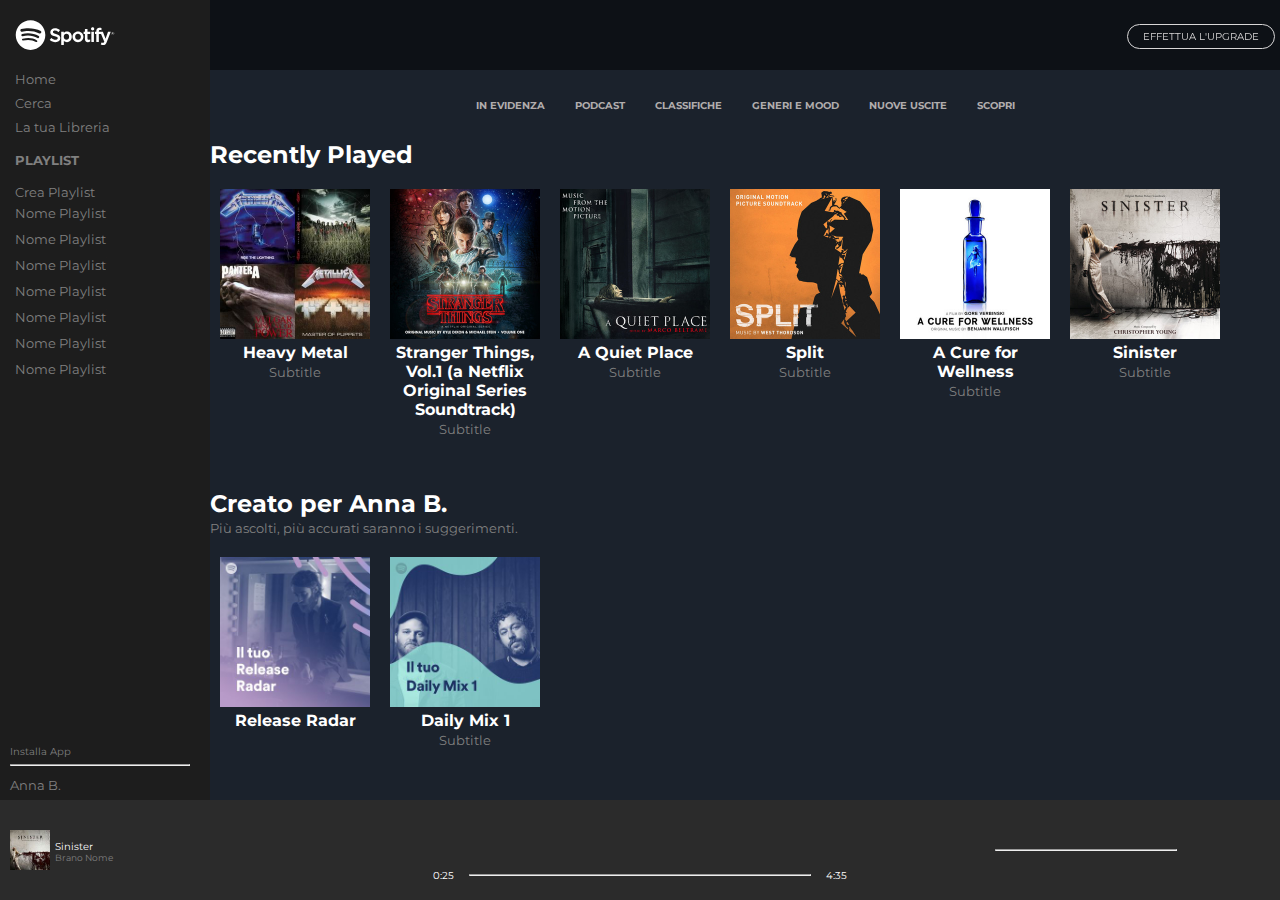
==== index-new.html @ 7994a366 "Modifiche" ====
<!DOCTYPE html>
<html lang="en">

<head>
    <meta charset="UTF-8">
    <meta http-equiv="X-UA-Compatible" content="IE=edge">
    <meta name="viewport" content="width=device-width, initial-scale=1.0">
    <title>Spotify</title>
    <link rel="stylesheet" href="css/style-new.css">
    <link href="https://fonts.googleapis.com/css2?family=Montserrat:wght@400;800&display=swap" rel="stylesheet">
    <link rel="stylesheet" href="https://cdnjs.cloudflare.com/ajax/libs/font-awesome/6.0.0-beta2/css/all.min.css"
        integrity="sha512-YWzhKL2whUzgiheMoBFwW8CKV4qpHQAEuvilg9FAn5VJUDwKZZxkJNuGM4XkWuk94WCrrwslk8yWNGmY1EduTA=="
        crossorigin="anonymous" referrerpolicy="no-referrer" />
</head>

<body>

    <main class="clearfix">
        <!--COL-SX-->
        <div class="col-sx left">




            <!--NAV-TOP-->
            <div class="nav-top">

                <!--LOGO-->
                <div class="logo-small">
                    <img src="img/logo-small.svg" alt="Logo-small Spotify">
                </div>

                <div class="logo">
                    <img src="img/logo.svg" alt="Logo Spotify">
                </div>
                <!--///LOGO-->


                <!--ICONE-->
                <div class="nav-icone">

                    <div>
                        <i class="fas fa-home"></i>

                        <span class="nav-text"> Home </span>
                    </div>

                    <div>
                        <i class="fas fa-search"></i>

                        <span class="nav-text"> Cerca </span>
                    </div>

                    <div>
                        <i class="fas fa-headphones-alt"></i>

                        <span class="nav-text"> La tua Libreria </span>
                    </div>

                </div>
                <!--///ICONE-->


                <!--PLAYLIST-->
                <div class="nav-playlist">

                    <div>
                        <h4>PLAYLIST</h4>
                    </div>

                    <div class="plus">
                        <i class="fas fa-plus-square"></i>
                        Crea Playlist
                    </div>

                    <div>
                        <ul class="no-bullets">
                            <li>Nome Playlist</li>
                            <li>Nome Playlist</li>
                            <li>Nome Playlist</li>
                            <li>Nome Playlist</li>
                            <li>Nome Playlist</li>
                            <li>Nome Playlist</li>
                            <li>Nome Playlist</li>
                        </ul>
                    </div>

                </div>
                <!--///PLAYLIST-->


            </div>
            <!--///NAV-TOP-->



            <!--NAV-BOTTOM-->
            <div class="nav-bottom">

                <div>
                    <i class="fas fa-arrow-circle-down"></i>

                    <span class="nav-textsmall"> Installa App </span>
                </div>

                <hr class="nav-hr">

                <div>
                    <i class="fas fa-user-circle"></i>

                    <span class="nav-text"> Anna B. </span>
                </div>

            </div>
            <!--///NAV-BOTTOM-->


        </div>
        <!--///COL-SX-->






        <!--COL-DX-->
        <div class="col-dx left">

            <!--UPGRADE-->
            <div class="upgrade">
                <span class="text-upgrade"> effettua l'upgrade </span>
            </div>
            <!--///UPGRADE-->




            <!--SPOTIFY HOME-->

            <!--Nav-->
            <nav>

                <span>in evidenza</span>
                <span>podcast</span>
                <span>classifiche</span>
                <span>generi e mood</span>
                <span>nuove uscite</span>
                <span>scopri</span>

            </nav>
            <!--///Nav-->



            <!--Main Content-->


            <div class="content">

                <div class="recently">
                    <h2>Recently Played</h2>

                    <div class="row">

                        <div class="box">

                            <img src="img/metal_lifting.jpg" alt="Heavy Metal">

                            <span class="title">Heavy Metal</span>
                            <br>
                            <span class="sub">Subtitle</span>

                        </div>




                        <div class="box">

                            <img src="img/stranger.jpeg" alt="Stranger Things">

                            <span class="title">Stranger Things, Vol.1 (a Netflix Original Series Soundtrack)</span>
                            <br>
                            <span class="sub">Subtitle</span>

                        </div>


                        <div class="box">

                            <img src="img/aquietplace.jpeg" alt="Quiet Place">

                            <span class="title">A Quiet Place</span>
                            <br>
                            <span class="sub">Subtitle</span>

                        </div>


                        <div class="box">

                            <img src="img/split.jpeg" alt="Split">

                            <div class="boxtext">
                                <span class="title">Split</span>
                                <br>
                                <span class="sub">Subtitle</span>
                            </div>

                        </div>


                        <div class="box">

                            <img src="img/cure.jpeg" alt="Wellness">

                            <span class="title">A Cure for Wellness</span>
                            <br>
                            <span class="sub">Subtitle</span>

                        </div>



                        <div class="box">

                            <img src="img/sinister.jpeg" alt="Sinister">

                            <span class="title">Sinister</span>
                            <br>
                            <span class="sub">Subtitle</span>

                        </div>

                    </div>

                </div>





                <div class="recently">
                    <h2>Creato per Anna B.</h2>

                    <span class="sub">Più ascolti, più accurati saranno i suggerimenti.</span>

                    <div class="row">

                        <div class="box ">

                            <img src="img/radar.jpeg" alt="Release Radar">

                            <span class="title">Release Radar</span>


                        </div>


                        <div class="box ">

                            <img src="img/mixdaily.jpeg" alt="Daily Mix 1">

                            <span class="title">Daily Mix 1</span>
                            <br>
                            <span class="sub">Subtitle</span>

                        </div>


                    </div>

                </div>







            </div>
            <!--///Main Content-->




            <!--FINE SPOTIFY HOME-->



        </div>
        <!--///COL-DX-->

    </main>




    <!--FOOTER-->
    <footer>

        <div class="fsx">

            <div class="f-album">
                <div class="sinister">
                    <img src="img/sinister2.jpeg" alt="Sinister">
                </div>

                <div class="textftrsx">
                    <span class="artist">Sinister</span>
                    <br>
                    <span class="song">Brano Nome</span>
                </div>
            </div>




            <div class="icons">

                <i class="far fa-heart"></i>

                <i class="far fa-folder"></i>


            </div>

        </div>





        <div class="fcntr">

            <div class="fcolumnup">

                <i class="fas fa-random"></i>

                <i class="fas fa-step-backward"></i>

                <i class="far fa-play-circle"></i>

                <i class="fas fa-step-forward"></i>

                <i class="fas fa-history"></i>



            </div>





            <div class="fcolumndown">

                <div class="time">
                    0:25
                </div>

                <div class="timeline">
                    <hr>
                </div>

                <div class="time">
                    4:35
                </div>


            </div>



        </div>





        <div class="fdx">

            <i class="fas fa-align-justify"></i>

            <i class="fas fa-desktop"></i>

            <i class="fas fa-volume-up"></i>

            <div class="volume">
                <hr>
            </div>

        </div>

    </footer>
    <!--///FOOTER-->

</body>

</html>
---- css/style-new.css ----
* {
    margin: 0;
    padding: 0;
    box-sizing: border-box;
}

body {
    font-family: 'Montserrat', sans-serif;
}

.clearfix:after {
    content: "";
    display: table;
    clear: both;
}

.left {
    float: left;
}

.right {
    float: right;
}



main {
    height: calc(100vh - 100px);
    width: 100%;
}





/*---COL-SX---*/
.col-sx {
    height: 100%;
    width: 50px;
    min-height: 480px;
    background-color: rgb(29, 29, 29);
}



/*NAV-TOP*/
.nav-top {
    height: calc(100% - 130px);
    display: flex;
    flex-direction: column;
    justify-content: flex-start;
    align-items: center;
}

.logo-small img {
    width: 35px;
    color: white;
    padding-top: 20px;
    padding-bottom: 15px;
}

.logo img {
    display: none;
}

.nav-icone i {
    font-size: 20px;
    color: rgb(189, 187, 187);
    padding-top: 5px;
    padding-bottom: 5px;
}

.nav-text {
    display: none;
}

.nav-playlist {
    display: none;
}



/*NAV-BOTTOM*/
.nav-bottom {
    height: 130px;
    background-color: rgb(29, 29, 29);
    display: flex;
    flex-direction: column;
    justify-content: flex-end;
    align-items: center;
    padding-bottom: 5px;
}

.nav-bottom .fa-arrow-circle-down {
    font-size: 12px;
    color: rgb(189, 187, 187);

    padding-top: 5px;
    padding-bottom: 10px;
}

.nav-textsmall {
    display: none;
}

.nav-hr {
    display: none;
}

.nav-bottom .fa-user-circle {
    font-size: 20px;
    color: rgb(189, 187, 187);
    padding-top: 5px;
}








/*---COL-DX---*/
.col-dx {
    height: 100%;
    width: calc(100% - 50px);
    background-color: rgb(27, 34, 44);
    overflow: auto;
}


/*UPGRADE*/
.upgrade {
    height: 70px;
    width: 100%;
    background-color: rgba(0, 0, 0, 0.5);

    position: fixed;
    top: 0;
    right: 0;
    z-index: 2;
    text-align: right;
    line-height: 70px;
}

.text-upgrade {
    text-transform: uppercase;
    font-size: 10px;
    /*font-weight: bold;*/
    color: rgb(216, 215, 215);

    margin-right: 5px;

    border: 1px solid rgb(216, 215, 215);
    border-radius: 20px;
    padding: 5px 15px;

}












/*---Contenuto---*/

/*--NAV--*/

nav {
    height: 70px;
    width: 100%;

    /*background-color: rgb(123, 133, 177);*/

    background-color: rgb(27, 34, 44);

    text-transform: uppercase;

    display: flex;
    flex-wrap: wrap;
    justify-content: center;
    align-items: center;

    font-weight: bold;

    margin-top: 70px;
}

nav span {
    padding: 10px 15px;
    font-size: 10px;
    color: rgb(177, 173, 173);
}








/*--MAIN CONTENT--*/

.content

.recently {
    width: 100%;
    height: 100%;
    /*background-color: rgb(0, 38, 255);*/


    /*margin-left: 20px;*/
}

.recently h2 {
    color: white;
}

.row {

    width: 100%;
    display: flex;
    flex-wrap: wrap;

    margin-top: 20px;

    margin-bottom: 30px;

}

.box {
    height: 250px;
    width: 150px;
    /*background-color: rgb(73, 73, 72);*/
    margin-right: 10px;

    margin-bottom: 20px;

    margin-left: 10px;

    

    object-fit: cover;

    text-align: center;

}

/*.two {
    height: 280px;
    width: calc(100% / 6);
    background-color: rgb(13, 231, 86);
    margin-right: 5px;
    margin-left: 5px;

    object-fit: cover;

    display: flex;
    flex-direction: column;
    text-align: center;
}*/

.row .box img {
    width: 100%;
}






.title {
    margin-top: 10px;
    margin-bottom: 5px;
    

    color: white;
    font-weight: bold;
}

.sub {
    color: gray;
    font-size: small;
}




















/*---FOOTER---*/
footer {
    height: 100px;
    width: 100%;
    position: fixed;
    z-index: 1;
    background-color: rgb(43, 43, 43);

    display: flex;
}

/*Footer SX*/

.fsx {
    height: 100px;
    width: 25%;
    /*background-color: rgb(61, 61, 61);*/
    display: flex;
    justify-content: flex-start;
    align-items: center;

}

.f-album {
    display: flex;
    justify-content: flex-start;
    align-items: center;
    margin-right: 5px;
    margin-left: 5px;

    line-height: 0.7;

}

.sinister img {
    width: 50px;
    padding-left: 5px;
    padding-right: 5px;
}

.textftrsx {
    margin-right: 5x;
}

.artist {
    font-size: 10px;
    color: white;
}

.song {
    font-size: 9px;
    color: grey;

    
}


.icons {
    color: grey;
}




/*Footer Centro*/

.fcntr {
    height: 100px;
    width: 50%;
    /*background-color: rgb(61, 61, 61);*/
    padding-right: 10px;
    padding-left: 10px;

}

.fcolumnup {
    height: 50%;
    width: 100%;
    /*background-color: rgb(61, 61, 61);*/

    display: flex;
    justify-content: center;
    align-items: flex-end;
}

.fcolumnup i:not(.fa-play-circle) {
    color: white;
    font-size: 20px;
    padding-right: 10px;
    padding-left: 10px;
}

.fa-play-circle {
    color: white;
    font-size: 25px;

    padding-right: 15px;
    padding-left: 15px;

}





.fcolumndown {
    height: 50%;
    width: 100%;
    /*background-color: rgb(61, 61, 61);*/
    display: flex;
    justify-content: center;
    align-items: center;
}



.timeline {
    width: 60%;

}

.timeline hr {
    color: white;
    height: 1px;

    margin-right: 15px;
    margin-left: 15px;
}

.time {
    font-size: 10px;

    color: white;
}







/*Footer DX*/

.fdx {
    height: 100px;
    width: 25%;
    /*background-color: rgb(61, 61, 61);*/

    display: flex;
    justify-content: flex-start;
    align-items: center;

}

.fdx i {
    color: white;
    font-size: 13px;
    padding-right: 5px;
    padding-left: 5px;
}



.volume {
    width: 60%;
}

.volume hr {

    color: white;

    margin-left: 5px;
    margin-right: 5px;

}
























/*MEDIA QUERY*/

/*MQ S*/
@media (min-width: 480px) {
    .col-sx {
        width: 210px;
    }

    .col-dx {
        width: calc(100% - 210px);
    }

    .upgrade {
        width: calc(100% - 210px);
    }






    .nav-top {

        align-items: flex-start;

        padding-left: 15px;


    }


    .logo-small img {
        display: none;
    }

    .logo img {
        display: block;
        width: 100px;
        padding-top: 20px;
        padding-bottom: 15px;
    }




    .nav-text {
        display: inline-block;

        color: grey;
        font-size: 13px;
    }

    .nav-textsmall {
        display: inline-block;
        color: grey;
        font-size: 10px;
    }





    .nav-playlist {
        display: block;

        margin-top: 15px;
        margin-bottom: 10px;

        color: grey;
        font-size: 13px;
    }

    .nav-playlist ul.no-bullets li {
        padding-bottom: 10px;
    }

    .no-bullets {
        list-style-type: none;
        margin: 0;
        padding: 0;
    }

    .nav-playlist i {
        font-size: 30px;
        color: rgb(189, 187, 187);

        padding-top: 10px;
        padding-bottom: 10px;

    }





    .nav-bottom {

        justify-content: flex-end;
        align-items: flex-start;

        padding-left: 10px;
        padding-bottom: 5px;
    }

    .nav-hr {
        display: block;
        color: grey;
        width: 90%;
        margin-top: 5px;
        margin-bottom: 5px;

    }



    .fsx .icons {
        margin-left: 20px;
    }


    /*DEBUG*/
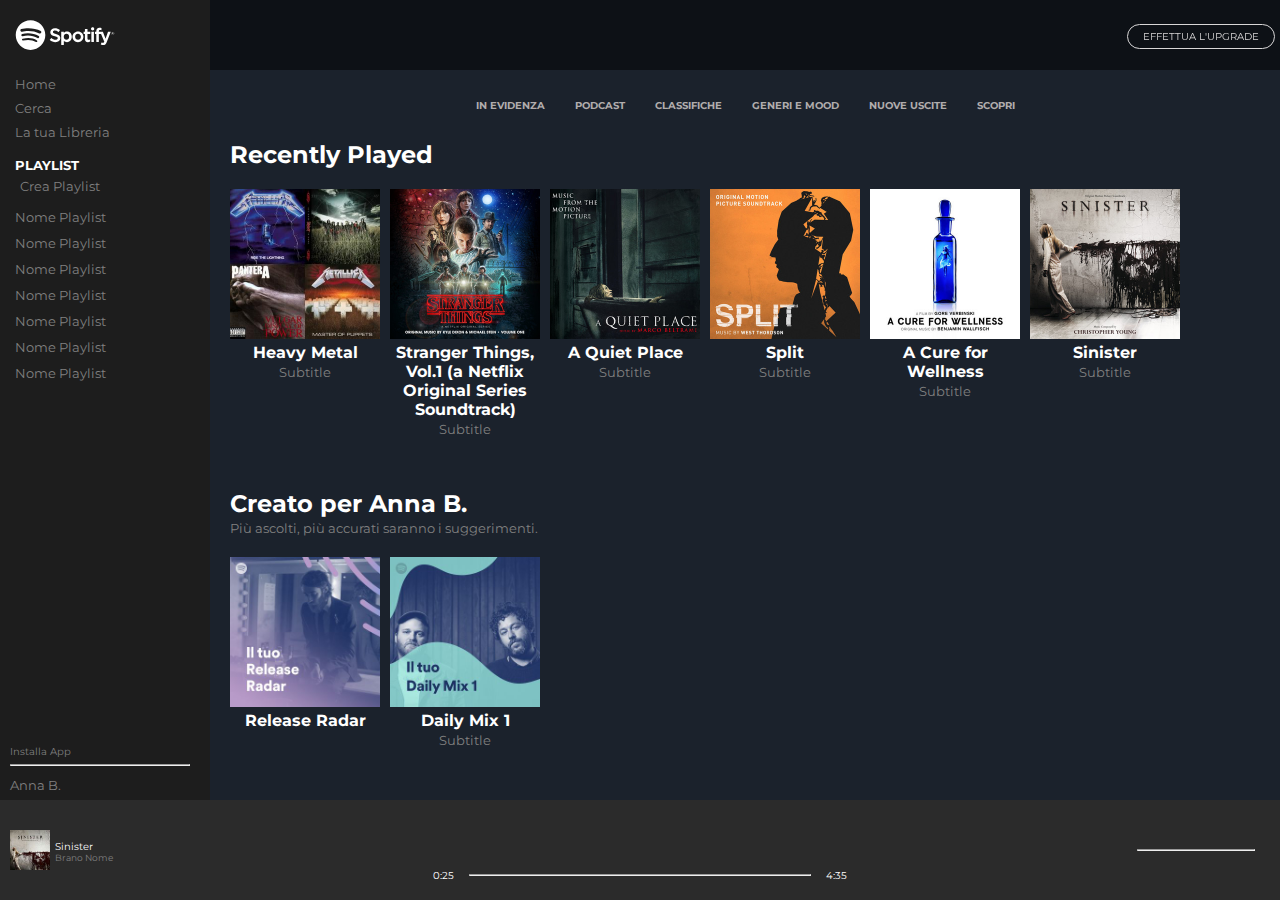
==== commit 7992fb25: "Overflow-SX" ====
--- a/index-new.html
+++ b/index-new.html
@@ -60,18 +60,25 @@
                 </div>
                 <!--///ICONE-->
 
+                <div class="playlist-up">
+                    <div>
+                        <h4>PLAYLIST</h4>
+                    </div>
+
+
+
+                    <div class="plus ">
+                        <i class="fas fa-plus-square"></i>
+                        <span>Crea Playlist</span> 
+                    </div>
+                </div>
+
+
 
                 <!--PLAYLIST-->
                 <div class="nav-playlist">
 
-                    <div>
-                        <h4>PLAYLIST</h4>
-                    </div>
-
-                    <div class="plus">
-                        <i class="fas fa-plus-square"></i>
-                        Crea Playlist
-                    </div>
+
 
                     <div>
                         <ul class="no-bullets">
--- a/css/style-new.css
+++ b/css/style-new.css
@@ -56,7 +56,7 @@
     width: 35px;
     color: white;
     padding-top: 20px;
-    padding-bottom: 15px;
+    padding-bottom: 20px;
 }
 
 .logo img {
@@ -71,6 +71,10 @@
 }
 
 .nav-text {
+    display: none;
+}
+
+.playlist-up {
     display: none;
 }
 
@@ -207,15 +211,13 @@
 
 /*--MAIN CONTENT--*/
 
-.content
-
-.recently {
+.content .recently {
     width: 100%;
     height: 100%;
     /*background-color: rgb(0, 38, 255);*/
 
 
-    /*margin-left: 20px;*/
+    margin-left: 20px;
 }
 
 .recently h2 {
@@ -242,9 +244,9 @@
 
     margin-bottom: 20px;
 
-    margin-left: 10px;
-
-    
+
+
+
 
     object-fit: cover;
 
@@ -278,7 +280,7 @@
 .title {
     margin-top: 10px;
     margin-bottom: 5px;
-    
+
 
     color: white;
     font-weight: bold;
@@ -361,7 +363,7 @@
     font-size: 9px;
     color: grey;
 
-    
+
 }
 
 
@@ -457,7 +459,7 @@
     /*background-color: rgb(61, 61, 61);*/
 
     display: flex;
-    justify-content: flex-start;
+    justify-content: flex-end;
     align-items: center;
 
 }
@@ -472,7 +474,8 @@
 
 
 .volume {
-    width: 60%;
+    width: 40%;
+    margin-right: 20px;
 }
 
 .volume hr {
@@ -546,7 +549,7 @@
         display: block;
         width: 100px;
         padding-top: 20px;
-        padding-bottom: 15px;
+        padding-bottom: 20px;
     }
 
 
@@ -567,21 +570,58 @@
 
 
 
-
+    .playlist-up {
+        display: block;
+        margin-top: 15px;
+        margin-bottom: 5px;
+
+        color: grey;
+        font-size: 13px;
+    }
+
+    .playlist-up h4 {
+        color: white;
+    }
 
     .nav-playlist {
         display: block;
 
-        margin-top: 15px;
+        margin-top: 5px;
         margin-bottom: 10px;
 
         color: grey;
         font-size: 13px;
-    }
+        height: 100%;
+        overflow-y: auto;
+        width: 80%;
+    }
+
+
+
+
+    .plus {
+        margin-top: 5px;
+        margin-bottom: 5px;
+
+        display: flex;
+        align-items: center;
+    }
+
+    .fa-plus-square {
+        font-size: 30px;
+        color: white;
+    }
+
+    .plus span {
+        margin-left: 5px;
+    }
+
 
     .nav-playlist ul.no-bullets li {
         padding-bottom: 10px;
     }
+
+
 
     .no-bullets {
         list-style-type: none;
@@ -623,7 +663,7 @@
 
 
     .fsx .icons {
-        margin-left: 20px;
+        margin-left: 40px;
     }
 
 
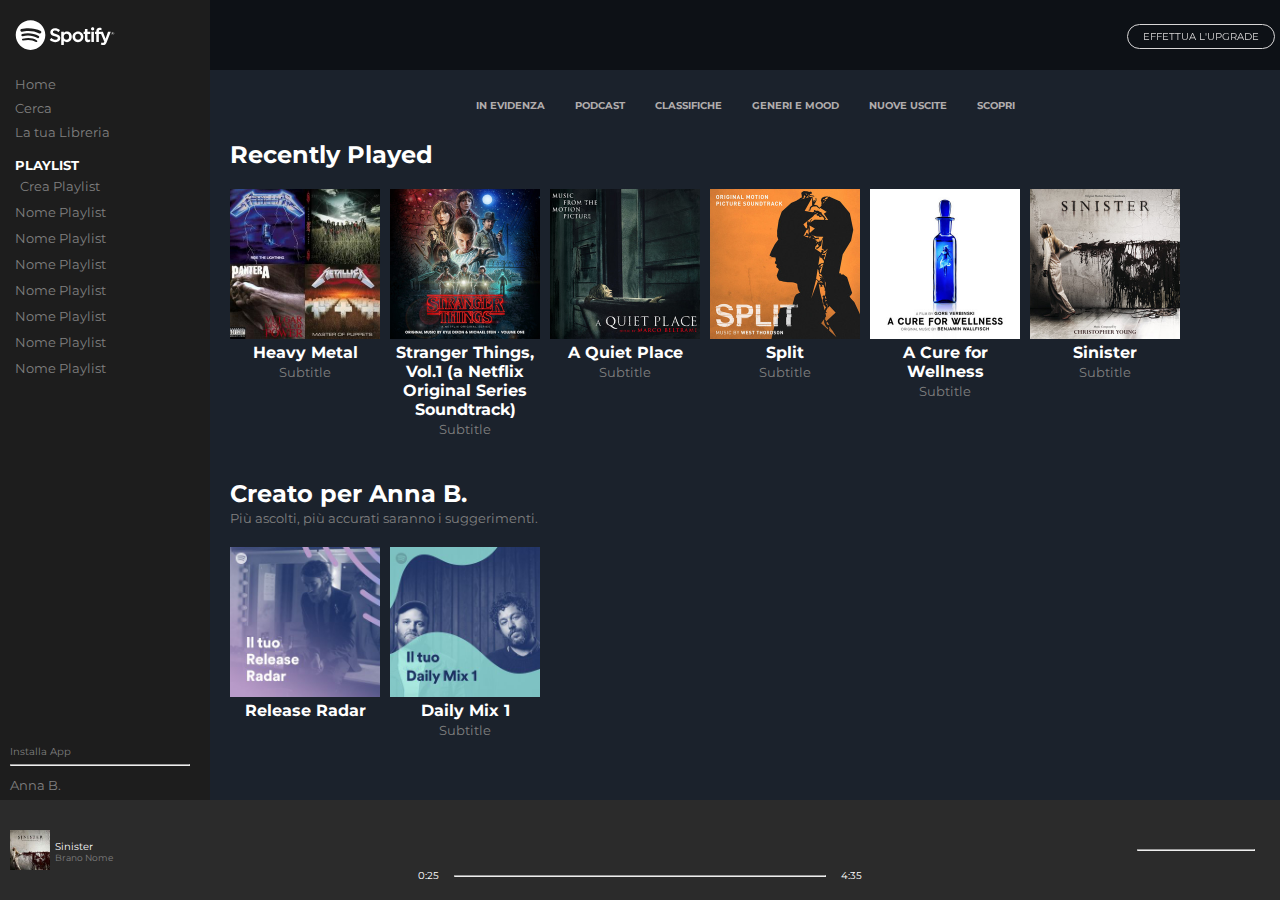
==== commit ca655286: "hover" ====
--- a/index-new.html
+++ b/index-new.html
@@ -285,6 +285,43 @@
 
 
 
+                <div class="recently">
+                    <h2>Artisti più popolari </h2>
+
+                    <span class="sub">Più ascolti, più accurati saranno i suggerimenti.</span>
+
+                    <div class="row">
+
+                        <div class="box ">
+
+                            <img class="lana-ludo" src="img/youg.jpeg" alt="Release Radar">
+
+                            <span class="title">Lana del Rey</span>
+
+
+                        </div>
+
+
+                        <div class="box ">
+
+                            <img class="lana-ludo" src="img/einaudi.jpeg" alt="Daily Mix 1">
+
+                            <span class="title">Ludovico Einaudi</span>
+                       
+
+                        </div>
+
+
+                    </div>
+
+                </div>
+
+
+
+
+
+
+
             </div>
             <!--///Main Content-->
 
--- a/css/style-new.css
+++ b/css/style-new.css
@@ -70,6 +70,11 @@
     padding-bottom: 5px;
 }
 
+.nav-icone:hover {
+    color: white;
+    cursor: grab;
+}
+
 .nav-text {
     display: none;
 }
@@ -103,6 +108,11 @@
     padding-bottom: 10px;
 }
 
+.nav-bottom .fa-arrow-circle-down:hover {
+    color: white;
+    cursor: grab;
+}
+
 .nav-textsmall {
     display: none;
 }
@@ -117,6 +127,10 @@
     padding-top: 5px;
 }
 
+.fa-user-circle:hover {
+    color: white;
+    cursor: grab;
+}
 
 
 
@@ -162,6 +176,16 @@
 }
 
 
+.text-upgrade:hover {
+
+    font-size: 12px;
+
+    color: white padding: 6px 16px;
+
+    cursor: grab;
+}
+
+
 
 
 
@@ -203,7 +227,10 @@
 }
 
 
-
+nav span:hover {
+    color: white;
+    cursor: grab;
+}
 
 
 
@@ -220,21 +247,23 @@
     margin-left: 20px;
 }
 
+
+
 .recently h2 {
     color: white;
 }
 
 .row {
-
     width: 100%;
     display: flex;
     flex-wrap: wrap;
 
     margin-top: 20px;
 
-    margin-bottom: 30px;
-
-}
+    margin-bottom: 20px;
+}
+
+
 
 .box {
     height: 250px;
@@ -292,7 +321,9 @@
 }
 
 
-
+.lana-ludo {
+    border-radius: 100%;
+}
 
 
 
@@ -366,12 +397,25 @@
 
 }
 
+.song:hover {
+    color: white;
+    text-decoration: underline;
+    cursor: grab;
+}
 
 .icons {
     color: grey;
 }
 
-
+.icons .fa-heart:hover {
+    color: white;
+    cursor: grab;
+}
+
+.icons .fa-folder:hover {
+    color: white;
+    cursor: grab;
+}
 
 
 /*Footer Centro*/
@@ -411,7 +455,26 @@
 
 }
 
-
+.fa-random:hover {
+    cursor: grab;
+}
+
+.fa-step-backward:hover {
+    cursor: grab;
+}
+
+.fa-play-circle:hover {
+    font-size: 27px;
+    cursor: grab;
+}
+
+.fa-step-forward:hover {
+    cursor: grab;
+}
+
+.fa-history:hover {
+    cursor: grab;
+}
 
 
 
@@ -429,15 +492,23 @@
 .timeline {
     width: 60%;
 
-}
-
-.timeline hr {
-    color: white;
+    color: lightgray;
     height: 1px;
 
     margin-right: 15px;
     margin-left: 15px;
-}
+
+}
+
+.timeline:hover {
+    cursor: grab;
+}
+
+/*.prova {
+
+}*/
+
+
 
 .time {
     font-size: 10px;
@@ -484,9 +555,23 @@
 
     margin-left: 5px;
     margin-right: 5px;
-
-}
-
+}
+
+.fa-align-justify:hover {
+    cursor: grab;
+}
+
+.fa-desktop:hover {
+    cursor: grab;
+}
+
+.fa-volume-up:hover {
+    cursor: grab;
+}
+
+.volume:hover {
+    cursor: grab;
+}
 
 
 
@@ -561,6 +646,11 @@
         color: grey;
         font-size: 13px;
     }
+    
+    .nav-text:hover {
+        color: white;
+        cursor: grab;
+    }
 
     .nav-textsmall {
         display: inline-block;
@@ -568,15 +658,24 @@
         font-size: 10px;
     }
 
+    .nav-textsmall:hover {
+        color: white;
+        cursor: grab;
+    }
+
 
 
     .playlist-up {
         display: block;
         margin-top: 15px;
         margin-bottom: 5px;
-
         color: grey;
         font-size: 13px;
+    }
+
+    .playlist-up:hover {
+        color: white;
+        cursor: grab;
     }
 
     .playlist-up h4 {
@@ -596,12 +695,17 @@
         width: 80%;
     }
 
+    .nav-playlist:hover {
+        color: white;
+        cursor: grab;
+    }
+
 
 
 
     .plus {
         margin-top: 5px;
-        margin-bottom: 5px;
+
 
         display: flex;
         align-items: center;
@@ -619,6 +723,11 @@
 
     .nav-playlist ul.no-bullets li {
         padding-bottom: 10px;
+    }
+
+    li:hover {
+        color: white;
+        cursor: grab;
     }
 
 
@@ -636,6 +745,11 @@
         padding-top: 10px;
         padding-bottom: 10px;
 
+    }
+
+    .nav-playlist i:hover {
+        color: white;
+        cursor: grab;
     }
 
 
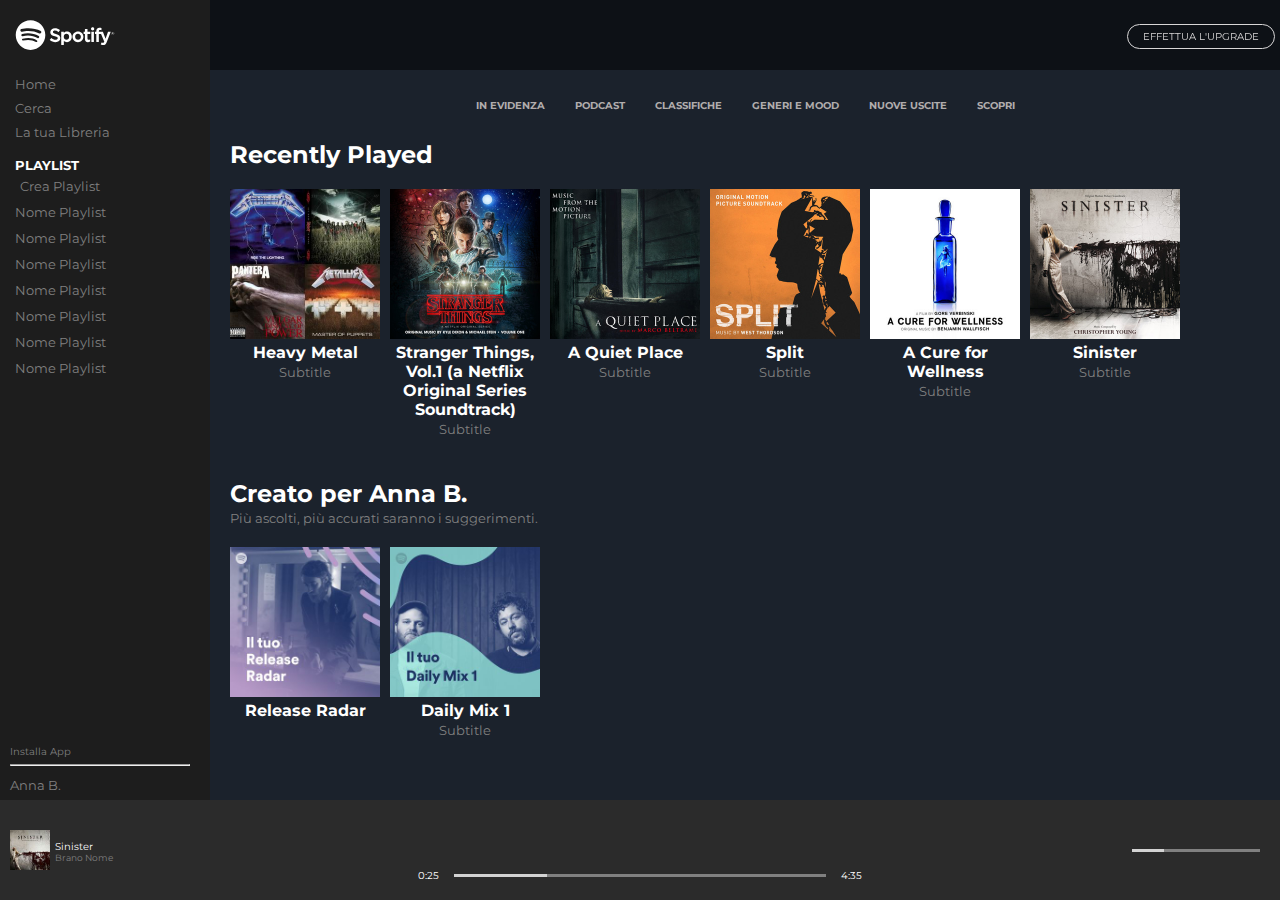
==== commit b1ae811c: "hover footer" ====
--- a/index-new.html
+++ b/index-new.html
@@ -42,19 +42,19 @@
                     <div>
                         <i class="fas fa-home"></i>
 
-                        <span class="nav-text"> Home </span>
+                        <a class="nav-text" href="#"> Home </a>
                     </div>
 
                     <div>
                         <i class="fas fa-search"></i>
 
-                        <span class="nav-text"> Cerca </span>
+                        <a class="nav-text" href="#"> Cerca </a>
                     </div>
 
                     <div>
                         <i class="fas fa-headphones-alt"></i>
 
-                        <span class="nav-text"> La tua Libreria </span>
+                        <a class="nav-text" href="#"> La tua Libreria </a>
                     </div>
 
                 </div>
@@ -69,7 +69,7 @@
 
                     <div class="plus ">
                         <i class="fas fa-plus-square"></i>
-                        <span>Crea Playlist</span> 
+                        <span>Crea Playlist</span>
                     </div>
                 </div>
 
@@ -82,13 +82,13 @@
 
                     <div>
                         <ul class="no-bullets">
-                            <li>Nome Playlist</li>
-                            <li>Nome Playlist</li>
-                            <li>Nome Playlist</li>
-                            <li>Nome Playlist</li>
-                            <li>Nome Playlist</li>
-                            <li>Nome Playlist</li>
-                            <li>Nome Playlist</li>
+                            <li> <a c>Nome Playlist</a> </li>
+                            <li> <a href="#">Nome Playlist</a> </li>
+                            <li> <a href="#">Nome Playlist</a> </li>
+                            <li> <a href="#">Nome Playlist</a> </li>
+                            <li> <a href="#">Nome Playlist</a> </li>
+                            <li> <a href="#">Nome Playlist</a> </li>
+                            <li> <a href="#">Nome Playlist</a> </li>
                         </ul>
                     </div>
 
@@ -147,12 +147,12 @@
             <!--Nav-->
             <nav>
 
-                <span>in evidenza</span>
-                <span>podcast</span>
-                <span>classifiche</span>
-                <span>generi e mood</span>
-                <span>nuove uscite</span>
-                <span>scopri</span>
+                <a href="#">in evidenza</a>
+                <a href="#">podcast</a>
+                <a href="#">classifiche</a>
+                <a href="#">generi e mood</a>
+                <a href="#">nuove uscite</a>
+                <a href="#">scopri</a>
 
             </nav>
             <!--///Nav-->
@@ -171,7 +171,13 @@
 
                         <div class="box">
 
-                            <img src="img/metal_lifting.jpg" alt="Heavy Metal">
+                            <div class="images">
+                                <img src="img/metal_lifting.jpg" alt="Heavy Metal">
+
+                                <!--<img class="middle" src="/img/play.jpeg" alt="Play">-->
+                            </div>
+
+
 
                             <span class="title">Heavy Metal</span>
                             <br>
@@ -307,7 +313,7 @@
                             <img class="lana-ludo" src="img/einaudi.jpeg" alt="Daily Mix 1">
 
                             <span class="title">Ludovico Einaudi</span>
-                       
+
 
                         </div>
 
@@ -403,8 +409,9 @@
                     0:25
                 </div>
 
+
                 <div class="timeline">
-                    <hr>
+                    <div class="timelinecolor"></div>
                 </div>
 
                 <div class="time">
@@ -431,7 +438,8 @@
             <i class="fas fa-volume-up"></i>
 
             <div class="volume">
-                <hr>
+                <div class="timelinecolor"></div>
+                
             </div>
 
         </div>
--- a/css/style-new.css
+++ b/css/style-new.css
@@ -220,16 +220,18 @@
     margin-top: 70px;
 }
 
-nav span {
+nav a {
     padding: 10px 15px;
     font-size: 10px;
     color: rgb(177, 173, 173);
-}
-
-
-nav span:hover {
-    color: white;
-    cursor: grab;
+    text-decoration: none;
+}
+
+
+nav a:hover {
+    color: white;
+    cursor: grab;
+    font-size: 12px;
 }
 
 
@@ -273,34 +275,24 @@
 
     margin-bottom: 20px;
 
-
-
-
-
     object-fit: cover;
-
     text-align: center;
 
 }
 
-/*.two {
-    height: 280px;
-    width: calc(100% / 6);
-    background-color: rgb(13, 231, 86);
-    margin-right: 5px;
-    margin-left: 5px;
-
-    object-fit: cover;
-
-    display: flex;
-    flex-direction: column;
-    text-align: center;
-}*/
+
 
 .row .box img {
     width: 100%;
 }
 
+.row .box img:hover {
+    filter: opacity(0.5);
+    cursor: grab;
+
+    background: url(../img/play.jpeg);
+    
+}
 
 
 
@@ -398,6 +390,7 @@
 }
 
 .song:hover {
+    font-size: 11px;
     color: white;
     text-decoration: underline;
     cursor: grab;
@@ -492,11 +485,21 @@
 .timeline {
     width: 60%;
 
-    color: lightgray;
-    height: 1px;
+    background-color: grey;
+    height: 3px;
 
     margin-right: 15px;
     margin-left: 15px;
+
+    
+}
+
+.timelinecolor {
+    width: 25%;
+    background-color: lightgray;
+    height: 3px;
+
+
 
 }
 
@@ -545,16 +548,20 @@
 
 
 .volume {
+
+}
+
+.volume  {
     width: 40%;
+    
+
+    background-color: grey;
+    height: 3px;
+
     margin-right: 20px;
-}
-
-.volume hr {
-
-    color: white;
 
     margin-left: 5px;
-    margin-right: 5px;
+    
 }
 
 .fa-align-justify:hover {
@@ -645,6 +652,8 @@
 
         color: grey;
         font-size: 13px;
+
+        text-decoration: none;
     }
     
     .nav-text:hover {
@@ -695,10 +704,6 @@
         width: 80%;
     }
 
-    .nav-playlist:hover {
-        color: white;
-        cursor: grab;
-    }
 
 
 
@@ -720,12 +725,16 @@
         margin-left: 5px;
     }
 
-
+    .no-bullets li a {
+        text-decoration: none;
+        color: gray;
+    }
+    
     .nav-playlist ul.no-bullets li {
         padding-bottom: 10px;
     }
 
-    li:hover {
+.no-bullets a:hover {
         color: white;
         cursor: grab;
     }
@@ -747,10 +756,6 @@
 
     }
 
-    .nav-playlist i:hover {
-        color: white;
-        cursor: grab;
-    }
 
 
 
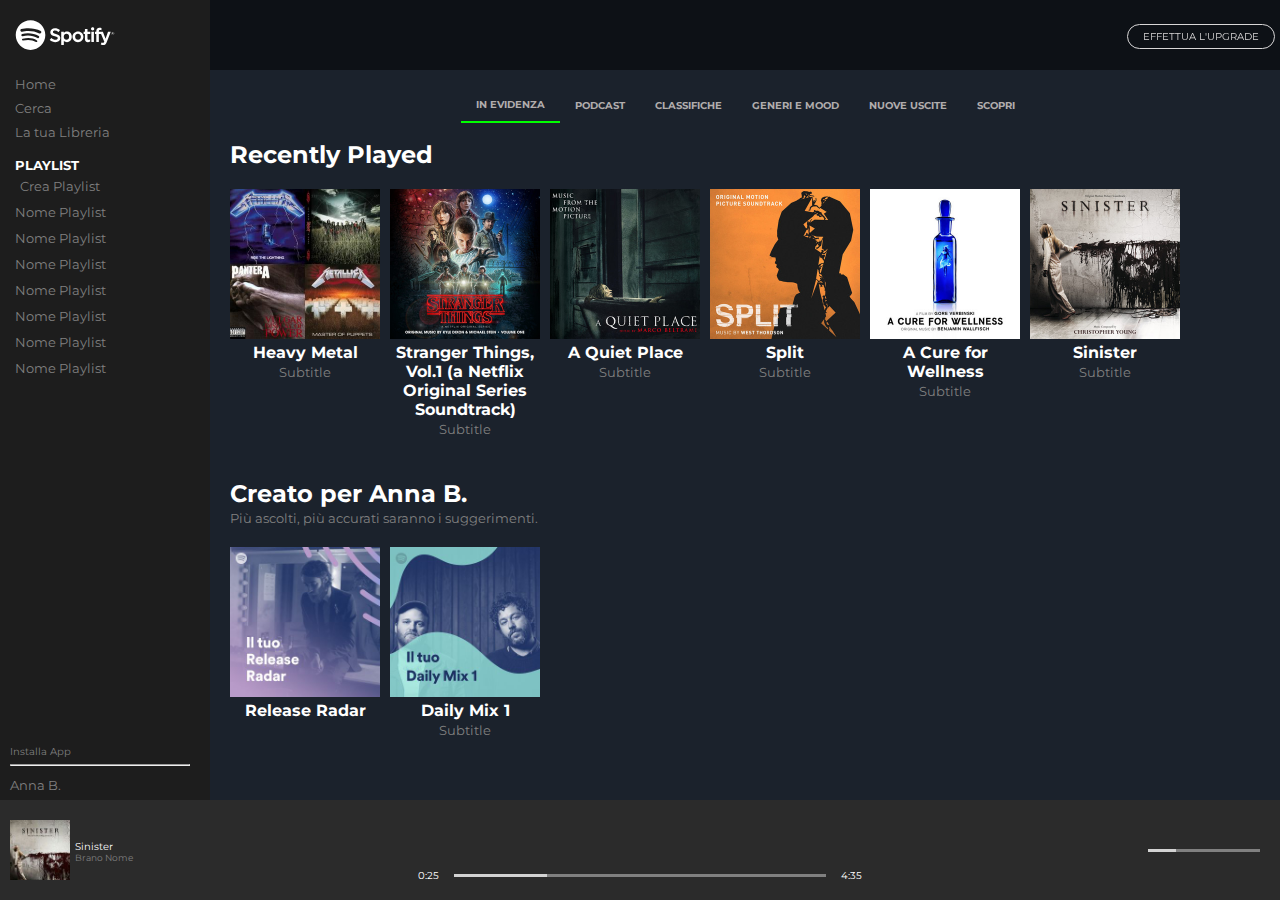
==== commit 51c50e06: "Ultime Modifiche" ====
--- a/index-new.html
+++ b/index-new.html
@@ -16,11 +16,8 @@
 <body>
 
     <main class="clearfix">
-        <!--COL-SX-->
+        <!---COL-SX--->
         <div class="col-sx left">
-
-
-
 
             <!--NAV-TOP-->
             <div class="nav-top">
@@ -29,31 +26,24 @@
                 <div class="logo-small">
                     <img src="img/logo-small.svg" alt="Logo-small Spotify">
                 </div>
-
                 <div class="logo">
                     <img src="img/logo.svg" alt="Logo Spotify">
                 </div>
                 <!--///LOGO-->
 
-
                 <!--ICONE-->
                 <div class="nav-icone">
 
                     <div>
                         <i class="fas fa-home"></i>
-
-                        <a class="nav-text" href="#"> Home </a>
-                    </div>
-
+                        <a class="nav-text " href="#"> Home </a>
+                    </div>
                     <div>
                         <i class="fas fa-search"></i>
-
                         <a class="nav-text" href="#"> Cerca </a>
                     </div>
-
                     <div>
                         <i class="fas fa-headphones-alt"></i>
-
                         <a class="nav-text" href="#"> La tua Libreria </a>
                     </div>
 
@@ -64,22 +54,14 @@
                     <div>
                         <h4>PLAYLIST</h4>
                     </div>
-
-
-
                     <div class="plus ">
                         <i class="fas fa-plus-square"></i>
                         <span>Crea Playlist</span>
                     </div>
                 </div>
 
-
-
                 <!--PLAYLIST-->
                 <div class="nav-playlist">
-
-
-
                     <div>
                         <ul class="no-bullets">
                             <li> <a c>Nome Playlist</a> </li>
@@ -91,48 +73,31 @@
                             <li> <a href="#">Nome Playlist</a> </li>
                         </ul>
                     </div>
-
                 </div>
                 <!--///PLAYLIST-->
-
-
             </div>
             <!--///NAV-TOP-->
-
-
 
             <!--NAV-BOTTOM-->
             <div class="nav-bottom">
-
                 <div>
                     <i class="fas fa-arrow-circle-down"></i>
-
                     <span class="nav-textsmall"> Installa App </span>
                 </div>
-
                 <hr class="nav-hr">
-
                 <div>
                     <i class="fas fa-user-circle"></i>
-
                     <span class="nav-text"> Anna B. </span>
                 </div>
-
             </div>
             <!--///NAV-BOTTOM-->
-
-
-        </div>
-        <!--///COL-SX-->
-
-
-
-
-
-
-        <!--COL-DX-->
+        </div>
+        <!---///COL-SX--->
+
+
+
+        <!---COL-DX--->
         <div class="col-dx left">
-
             <!--UPGRADE-->
             <div class="upgrade">
                 <span class="text-upgrade"> effettua l'upgrade </span>
@@ -140,309 +105,173 @@
             <!--///UPGRADE-->
 
 
-
-
             <!--SPOTIFY HOME-->
 
             <!--Nav-->
             <nav>
-
-                <a href="#">in evidenza</a>
+                <a class="select-bottom" href="#">in evidenza</a>
                 <a href="#">podcast</a>
                 <a href="#">classifiche</a>
                 <a href="#">generi e mood</a>
                 <a href="#">nuove uscite</a>
                 <a href="#">scopri</a>
-
             </nav>
             <!--///Nav-->
 
-
-
             <!--Main Content-->
-
 
             <div class="content">
 
                 <div class="recently">
                     <h2>Recently Played</h2>
-
                     <div class="row">
-
-                        <div class="box">
-
+                        <div class="box">
                             <div class="images">
                                 <img src="img/metal_lifting.jpg" alt="Heavy Metal">
-
                                 <!--<img class="middle" src="/img/play.jpeg" alt="Play">-->
                             </div>
-
-
-
                             <span class="title">Heavy Metal</span>
                             <br>
                             <span class="sub">Subtitle</span>
-
-                        </div>
-
-
-
-
-                        <div class="box">
-
+                        </div>
+
+                        <div class="box">
                             <img src="img/stranger.jpeg" alt="Stranger Things">
-
                             <span class="title">Stranger Things, Vol.1 (a Netflix Original Series Soundtrack)</span>
                             <br>
                             <span class="sub">Subtitle</span>
-
-                        </div>
-
-
-                        <div class="box">
-
+                        </div>
+
+                        <div class="box">
                             <img src="img/aquietplace.jpeg" alt="Quiet Place">
-
                             <span class="title">A Quiet Place</span>
                             <br>
                             <span class="sub">Subtitle</span>
-
-                        </div>
-
-
-                        <div class="box">
-
+                        </div>
+
+                        <div class="box">
                             <img src="img/split.jpeg" alt="Split">
-
                             <div class="boxtext">
                                 <span class="title">Split</span>
                                 <br>
                                 <span class="sub">Subtitle</span>
                             </div>
-
-                        </div>
-
-
-                        <div class="box">
-
+                        </div>
+
+                        <div class="box">
                             <img src="img/cure.jpeg" alt="Wellness">
-
                             <span class="title">A Cure for Wellness</span>
                             <br>
                             <span class="sub">Subtitle</span>
-
-                        </div>
-
-
-
-                        <div class="box">
-
+                        </div>
+
+                        <div class="box">
                             <img src="img/sinister.jpeg" alt="Sinister">
-
                             <span class="title">Sinister</span>
                             <br>
                             <span class="sub">Subtitle</span>
-
-                        </div>
-
-                    </div>
-
-                </div>
-
-
-
+                        </div>
+                    </div>
+                </div>
 
 
                 <div class="recently">
                     <h2>Creato per Anna B.</h2>
-
                     <span class="sub">Più ascolti, più accurati saranno i suggerimenti.</span>
-
                     <div class="row">
-
-                        <div class="box ">
-
+                        <div class="box ">
                             <img src="img/radar.jpeg" alt="Release Radar">
-
                             <span class="title">Release Radar</span>
-
-
-                        </div>
-
-
-                        <div class="box ">
-
+                        </div>
+                        <div class="box ">
                             <img src="img/mixdaily.jpeg" alt="Daily Mix 1">
-
                             <span class="title">Daily Mix 1</span>
                             <br>
                             <span class="sub">Subtitle</span>
-
-                        </div>
-
-
-                    </div>
-
-                </div>
-
-
-
-
-
-
+                        </div>
+                    </div>
+                </div>
 
                 <div class="recently">
                     <h2>Artisti più popolari </h2>
-
                     <span class="sub">Più ascolti, più accurati saranno i suggerimenti.</span>
-
                     <div class="row">
-
-                        <div class="box ">
-
+                        <div class="box ">
                             <img class="lana-ludo" src="img/youg.jpeg" alt="Release Radar">
-
                             <span class="title">Lana del Rey</span>
-
-
-                        </div>
-
-
-                        <div class="box ">
-
+                        </div>
+                        <div class="box ">
                             <img class="lana-ludo" src="img/einaudi.jpeg" alt="Daily Mix 1">
-
                             <span class="title">Ludovico Einaudi</span>
-
-
-                        </div>
-
-
-                    </div>
-
-                </div>
-
-
-
-
-
-
-
+                        </div>
+                    </div>
+                </div>
             </div>
             <!--///Main Content-->
 
-
-
-
             <!--FINE SPOTIFY HOME-->
-
-
-
         </div>
         <!--///COL-DX-->
-
     </main>
-
-
 
 
     <!--FOOTER-->
     <footer>
 
+        <!--F-Column-SX-->
         <div class="fsx">
-
             <div class="f-album">
                 <div class="sinister">
                     <img src="img/sinister2.jpeg" alt="Sinister">
                 </div>
-
                 <div class="textftrsx">
                     <span class="artist">Sinister</span>
                     <br>
                     <span class="song">Brano Nome</span>
                 </div>
             </div>
-
-
-
-
             <div class="icons">
-
                 <i class="far fa-heart"></i>
-
                 <i class="far fa-folder"></i>
-
-
-            </div>
-
-        </div>
-
-
-
-
-
+            </div>
+        </div>
+        <!--///F-Column-SX-->
+
+        <!--///F-Column-CENTER-->
         <div class="fcntr">
-
             <div class="fcolumnup">
-
                 <i class="fas fa-random"></i>
-
                 <i class="fas fa-step-backward"></i>
-
                 <i class="far fa-play-circle"></i>
-
                 <i class="fas fa-step-forward"></i>
-
                 <i class="fas fa-history"></i>
-
-
-
-            </div>
-
-
-
-
+            </div>
 
             <div class="fcolumndown">
-
                 <div class="time">
                     0:25
                 </div>
-
-
                 <div class="timeline">
                     <div class="timelinecolor"></div>
                 </div>
-
                 <div class="time">
                     4:35
                 </div>
-
-
-            </div>
-
-
-
-        </div>
-
-
-
-
-
+            </div>
+        </div>
+        <!--///F-Column-CENTER-->
+
+
+        <!--F-Column-DX-->
         <div class="fdx">
-
             <i class="fas fa-align-justify"></i>
-
             <i class="fas fa-desktop"></i>
-
             <i class="fas fa-volume-up"></i>
-
             <div class="volume">
                 <div class="timelinecolor"></div>
-                
-            </div>
-
-        </div>
+            </div>
+        </div>
+        <!--///F-Column-DX-->
 
     </footer>
     <!--///FOOTER-->
--- a/css/style-new.css
+++ b/css/style-new.css
@@ -22,15 +22,10 @@
     float: right;
 }
 
-
-
 main {
     height: calc(100vh - 100px);
     width: 100%;
 }
-
-
-
 
 
 /*---COL-SX---*/
@@ -41,8 +36,6 @@
     background-color: rgb(29, 29, 29);
 }
 
-
-
 /*NAV-TOP*/
 .nav-top {
     height: calc(100% - 130px);
@@ -88,7 +81,6 @@
 }
 
 
-
 /*NAV-BOTTOM*/
 .nav-bottom {
     height: 130px;
@@ -103,7 +95,6 @@
 .nav-bottom .fa-arrow-circle-down {
     font-size: 12px;
     color: rgb(189, 187, 187);
-
     padding-top: 5px;
     padding-bottom: 10px;
 }
@@ -131,11 +122,6 @@
     color: white;
     cursor: grab;
 }
-
-
-
-
-
 
 
 /*---COL-DX---*/
@@ -146,13 +132,11 @@
     overflow: auto;
 }
 
-
 /*UPGRADE*/
 .upgrade {
     height: 70px;
     width: 100%;
     background-color: rgba(0, 0, 0, 0.5);
-
     position: fixed;
     top: 0;
     right: 0;
@@ -164,35 +148,18 @@
 .text-upgrade {
     text-transform: uppercase;
     font-size: 10px;
-    /*font-weight: bold;*/
     color: rgb(216, 215, 215);
-
     margin-right: 5px;
-
     border: 1px solid rgb(216, 215, 215);
     border-radius: 20px;
     padding: 5px 15px;
-
-}
-
+}
 
 .text-upgrade:hover {
-
     font-size: 12px;
-
     color: white padding: 6px 16px;
-
-    cursor: grab;
-}
-
-
-
-
-
-
-
-
-
+    cursor: grab;
+}
 
 
 
@@ -203,20 +170,14 @@
 nav {
     height: 70px;
     width: 100%;
-
     /*background-color: rgb(123, 133, 177);*/
-
     background-color: rgb(27, 34, 44);
-
     text-transform: uppercase;
-
     display: flex;
     flex-wrap: wrap;
     justify-content: center;
     align-items: center;
-
     font-weight: bold;
-
     margin-top: 70px;
 }
 
@@ -227,16 +188,19 @@
     text-decoration: none;
 }
 
-
 nav a:hover {
     color: white;
     cursor: grab;
-    font-size: 12px;
-}
-
-
-
-
+    font-size: 11px;
+}
+
+.select-bottom {
+    border-bottom: 2px solid lime;
+}
+
+.select-left {
+    border-left: 2px solid lime;
+}
 
 /*--MAIN CONTENT--*/
 
@@ -244,13 +208,9 @@
     width: 100%;
     height: 100%;
     /*background-color: rgb(0, 38, 255);*/
-
-
     margin-left: 20px;
 }
 
-
-
 .recently h2 {
     color: white;
 }
@@ -259,28 +219,19 @@
     width: 100%;
     display: flex;
     flex-wrap: wrap;
-
     margin-top: 20px;
-
     margin-bottom: 20px;
 }
-
-
 
 .box {
     height: 250px;
     width: 150px;
     /*background-color: rgb(73, 73, 72);*/
     margin-right: 10px;
-
     margin-bottom: 20px;
-
     object-fit: cover;
     text-align: center;
-
-}
-
-
+}
 
 .row .box img {
     width: 100%;
@@ -289,20 +240,12 @@
 .row .box img:hover {
     filter: opacity(0.5);
     cursor: grab;
-
     background: url(../img/play.jpeg);
-    
-}
-
-
-
-
+}
 
 .title {
     margin-top: 10px;
     margin-bottom: 5px;
-
-
     color: white;
     font-weight: bold;
 }
@@ -312,25 +255,9 @@
     font-size: small;
 }
 
-
 .lana-ludo {
     border-radius: 100%;
 }
-
-
-
-
-
-
-
-
-
-
-
-
-
-
-
 
 
 /*---FOOTER---*/
@@ -340,7 +267,6 @@
     position: fixed;
     z-index: 1;
     background-color: rgb(43, 43, 43);
-
     display: flex;
 }
 
@@ -353,7 +279,6 @@
     display: flex;
     justify-content: flex-start;
     align-items: center;
-
 }
 
 .f-album {
@@ -362,9 +287,7 @@
     align-items: center;
     margin-right: 5px;
     margin-left: 5px;
-
     line-height: 0.7;
-
 }
 
 .sinister img {
@@ -385,12 +308,9 @@
 .song {
     font-size: 9px;
     color: grey;
-
-
 }
 
 .song:hover {
-    font-size: 11px;
     color: white;
     text-decoration: underline;
     cursor: grab;
@@ -398,6 +318,11 @@
 
 .icons {
     color: grey;
+    margin-left: 5px;
+}
+
+.fa-heart {
+    margin-right: 5px;
 }
 
 .icons .fa-heart:hover {
@@ -419,14 +344,12 @@
     /*background-color: rgb(61, 61, 61);*/
     padding-right: 10px;
     padding-left: 10px;
-
 }
 
 .fcolumnup {
     height: 50%;
     width: 100%;
     /*background-color: rgb(61, 61, 61);*/
-
     display: flex;
     justify-content: center;
     align-items: flex-end;
@@ -442,10 +365,8 @@
 .fa-play-circle {
     color: white;
     font-size: 25px;
-
     padding-right: 15px;
     padding-left: 15px;
-
 }
 
 .fa-random:hover {
@@ -469,8 +390,6 @@
     cursor: grab;
 }
 
-
-
 .fcolumndown {
     height: 50%;
     width: 100%;
@@ -480,49 +399,34 @@
     align-items: center;
 }
 
-
-
 .timeline {
     width: 60%;
-
     background-color: grey;
     height: 3px;
-
     margin-right: 15px;
     margin-left: 15px;
-
-    
 }
 
 .timelinecolor {
     width: 25%;
     background-color: lightgray;
     height: 3px;
-
-
-
 }
 
 .timeline:hover {
     cursor: grab;
 }
 
-/*.prova {
-
-}*/
-
-
+.timelinecolor:hover {
+    width: 25%;
+    background-color: lime;
+    height: 3px;
+}
 
 .time {
     font-size: 10px;
-
-    color: white;
-}
-
-
-
-
-
+    color: white;
+}
 
 
 /*Footer DX*/
@@ -531,11 +435,9 @@
     height: 100px;
     width: 25%;
     /*background-color: rgb(61, 61, 61);*/
-
     display: flex;
     justify-content: flex-end;
     align-items: center;
-
 }
 
 .fdx i {
@@ -545,23 +447,12 @@
     padding-left: 5px;
 }
 
-
-
 .volume {
-
-}
-
-.volume  {
-    width: 40%;
-    
-
+    width: 35%;
     background-color: grey;
     height: 3px;
-
     margin-right: 20px;
-
     margin-left: 5px;
-    
 }
 
 .fa-align-justify:hover {
@@ -579,25 +470,6 @@
 .volume:hover {
     cursor: grab;
 }
-
-
-
-
-
-
-
-
-
-
-
-
-
-
-
-
-
-
-
 
 
 
@@ -618,20 +490,10 @@
         width: calc(100% - 210px);
     }
 
-
-
-
-
-
     .nav-top {
-
         align-items: flex-start;
-
         padding-left: 15px;
-
-
-    }
-
+    }
 
     .logo-small img {
         display: none;
@@ -644,18 +506,13 @@
         padding-bottom: 20px;
     }
 
-
-
-
     .nav-text {
         display: inline-block;
-
         color: grey;
         font-size: 13px;
-
         text-decoration: none;
     }
-    
+
     .nav-text:hover {
         color: white;
         cursor: grab;
@@ -671,8 +528,6 @@
         color: white;
         cursor: grab;
     }
-
-
 
     .playlist-up {
         display: block;
@@ -693,10 +548,8 @@
 
     .nav-playlist {
         display: block;
-
         margin-top: 5px;
         margin-bottom: 10px;
-
         color: grey;
         font-size: 13px;
         height: 100%;
@@ -704,14 +557,8 @@
         width: 80%;
     }
 
-
-
-
-
     .plus {
         margin-top: 5px;
-
-
         display: flex;
         align-items: center;
     }
@@ -729,17 +576,15 @@
         text-decoration: none;
         color: gray;
     }
-    
+
     .nav-playlist ul.no-bullets li {
         padding-bottom: 10px;
     }
 
-.no-bullets a:hover {
+    .no-bullets a:hover {
         color: white;
         cursor: grab;
     }
-
-
 
     .no-bullets {
         list-style-type: none;
@@ -750,22 +595,13 @@
     .nav-playlist i {
         font-size: 30px;
         color: rgb(189, 187, 187);
-
         padding-top: 10px;
         padding-bottom: 10px;
-
-    }
-
-
-
-
-
+    }
 
     .nav-bottom {
-
         justify-content: flex-end;
         align-items: flex-start;
-
         padding-left: 10px;
         padding-bottom: 5px;
     }
@@ -776,14 +612,24 @@
         width: 90%;
         margin-top: 5px;
         margin-bottom: 5px;
-
-    }
-
-
+    }
+
+
+
+
+    @media (min-width: 660px) {
+        .sinister img {
+            width: 70px;
+            padding-left: 5px;
+            padding-right: 5px;
+        }
+    }
 
     .fsx .icons {
-        margin-left: 40px;
-    }
+        margin-left: 20px;
+    }
+
+
 
 
     /*DEBUG*/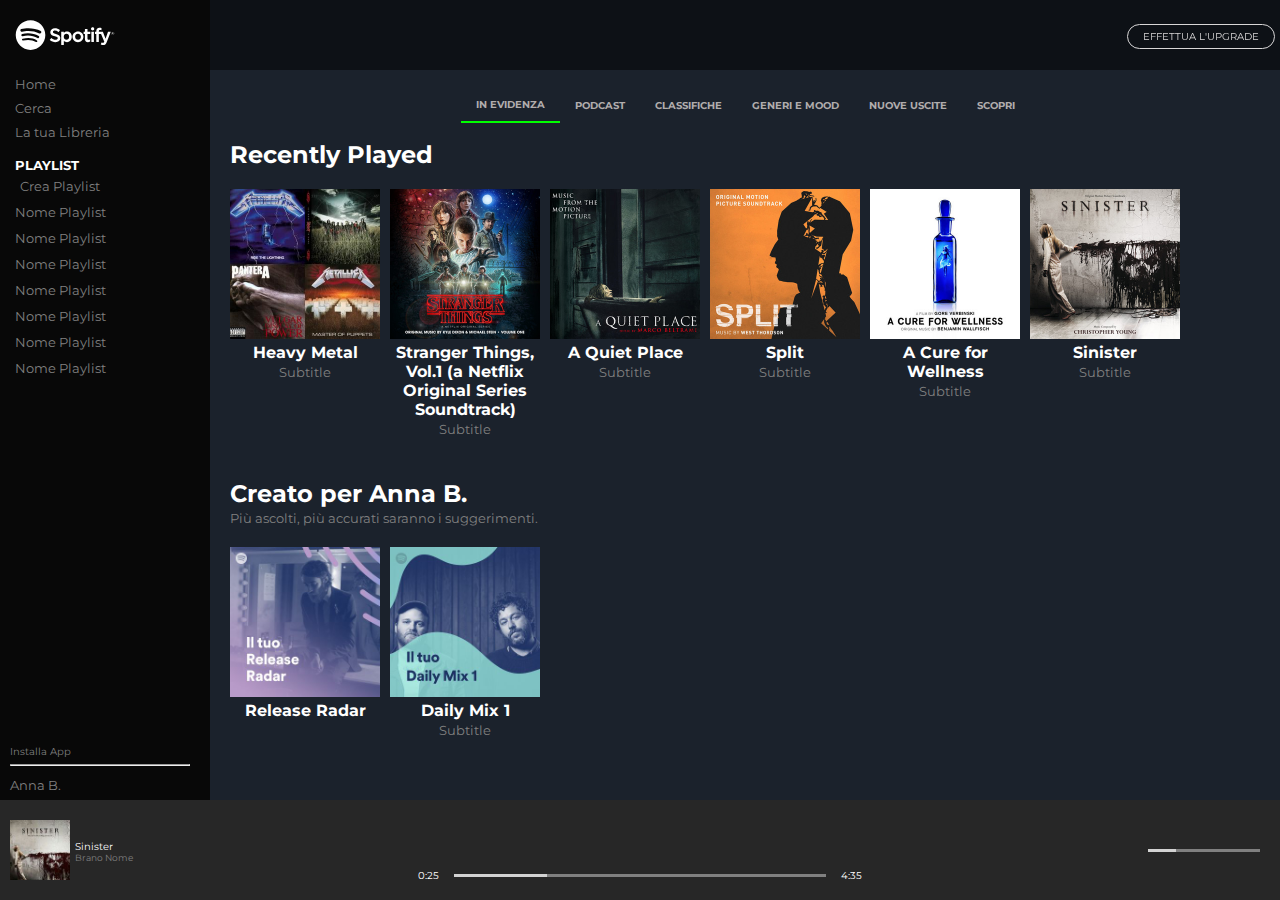
==== commit f608f96c: "Fine2 (?)" ====
--- a/index-new.html
+++ b/index-new.html
@@ -126,10 +126,8 @@
                     <h2>Recently Played</h2>
                     <div class="row">
                         <div class="box">
-                            <div class="images">
-                                <img src="img/metal_lifting.jpg" alt="Heavy Metal">
-                                <!--<img class="middle" src="/img/play.jpeg" alt="Play">-->
-                            </div>
+                            <img src="img/metal_lifting.jpg" alt="Heavy Metal">
+                            <i class="far fa-play-circle"></i> <!--Fallimento totale-->
                             <span class="title">Heavy Metal</span>
                             <br>
                             <span class="sub">Subtitle</span>
--- a/css/style-new.css
+++ b/css/style-new.css
@@ -33,7 +33,7 @@
     height: 100%;
     width: 50px;
     min-height: 480px;
-    background-color: rgb(29, 29, 29);
+    background-color: rgb(8, 8, 8);
 }
 
 /*NAV-TOP*/
@@ -84,7 +84,7 @@
 /*NAV-BOTTOM*/
 .nav-bottom {
     height: 130px;
-    background-color: rgb(29, 29, 29);
+    background-color: rgb(8, 8, 8);
     display: flex;
     flex-direction: column;
     justify-content: flex-end;
@@ -231,6 +231,8 @@
     margin-bottom: 20px;
     object-fit: cover;
     text-align: center;
+
+    position: relative;
 }
 
 .row .box img {
@@ -240,8 +242,22 @@
 .row .box img:hover {
     filter: opacity(0.5);
     cursor: grab;
-    background: url(../img/play.jpeg);
-}
+}
+
+/*---Tentativo fallito di far apparire il play nell'hover. C'ero quasi :( ---*/
+.fa-play-circle {
+position: absolute;
+top: 25%;
+left: 32%;
+z-index: 1;
+
+/*opacity: 0; */
+}
+
+/*.fa-play-circle:hover {
+    opacity: (0.5)
+}*/
+/*------------------------------------------*/
 
 .title {
     margin-top: 10px;
@@ -266,7 +282,7 @@
     width: 100%;
     position: fixed;
     z-index: 1;
-    background-color: rgb(43, 43, 43);
+    background-color: rgb(39, 39, 39);
     display: flex;
 }
 
@@ -316,24 +332,11 @@
     cursor: grab;
 }
 
+
 .icons {
-    color: grey;
-    margin-left: 5px;
-}
-
-.fa-heart {
-    margin-right: 5px;
-}
-
-.icons .fa-heart:hover {
-    color: white;
-    cursor: grab;
-}
-
-.icons .fa-folder:hover {
-    color: white;
-    cursor: grab;
-}
+    display: none;
+}
+
 
 
 /*Footer Centro*/
@@ -614,6 +617,26 @@
         margin-bottom: 5px;
     }
 
+    .icons {
+        display: inline-block;
+        color: grey;
+        margin-left: 5px;
+    }
+
+    .fa-heart {
+        margin-right: 5px;
+    }
+
+    .icons .fa-heart:hover {
+        color: white;
+        cursor: grab;
+    }
+
+    .icons .fa-folder:hover {
+        color: white;
+        cursor: grab;
+    }
+
 
 
 
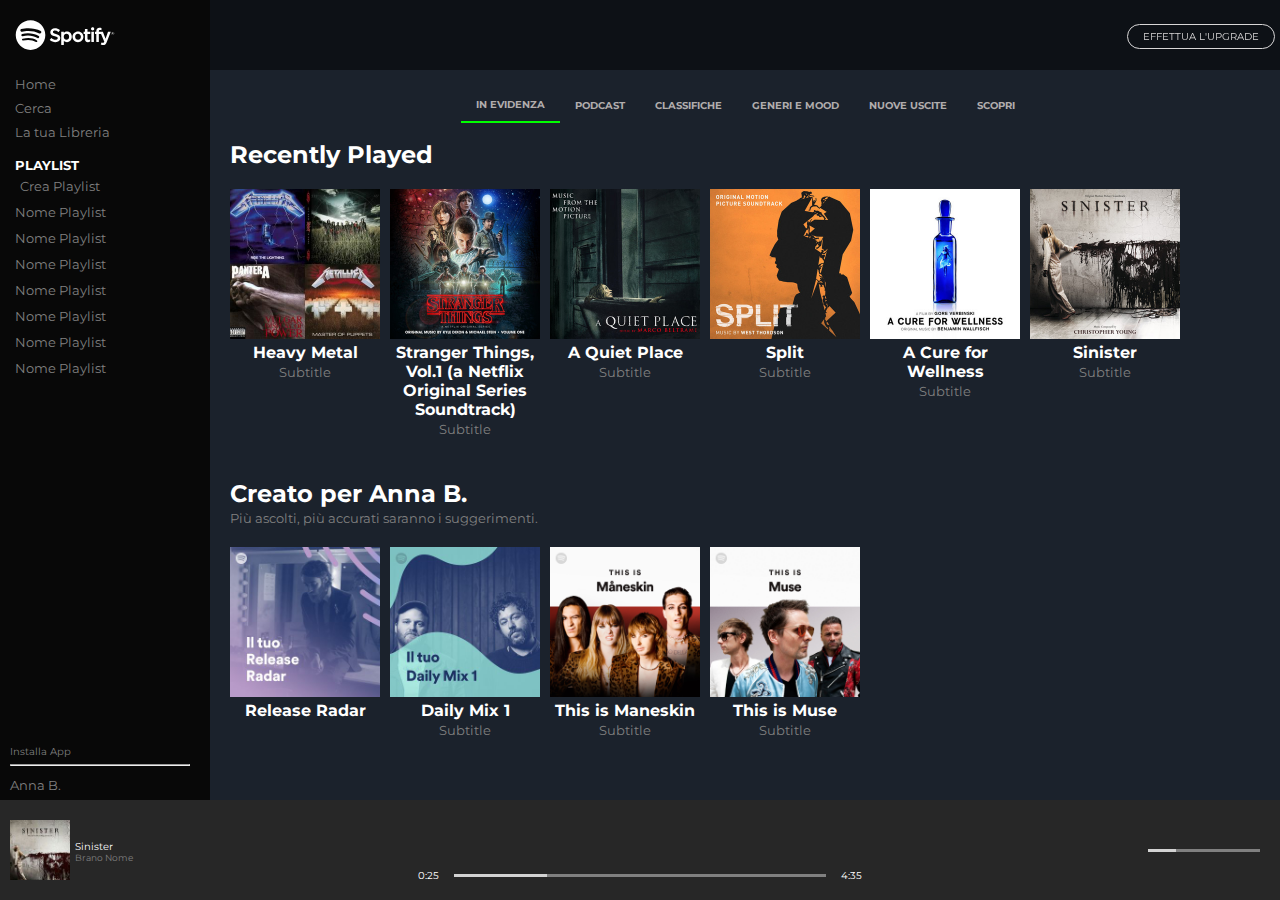
==== commit 85b3104c: "Fine3 (?)" ====
--- a/index-new.html
+++ b/index-new.html
@@ -187,6 +187,18 @@
                             <br>
                             <span class="sub">Subtitle</span>
                         </div>
+                        <div class="box ">
+                            <img src="img/maneskin.jpeg" alt="Maneskin">
+                            <span class="title">This is Maneskin</span>
+                            <br>
+                            <span class="sub">Subtitle</span>
+                        </div>
+                        <div class="box ">
+                            <img src="img/muse.jpeg" alt="Muse">
+                            <span class="title">This is Muse</span>
+                            <br>
+                            <span class="sub">Subtitle</span>
+                        </div>
                     </div>
                 </div>
 
--- a/css/style-new.css
+++ b/css/style-new.css
@@ -244,13 +244,12 @@
     cursor: grab;
 }
 
-/*---Tentativo fallito di far apparire il play nell'hover. C'ero quasi :( ---*/
-.fa-play-circle {
+/*------Tentativo fallito di far apparire il play nell'hover. C'ero quasi :( ---*/
+.box .fa-play-circle  {
 position: absolute;
 top: 25%;
 left: 32%;
 z-index: 1;
-
 /*opacity: 0; */
 }
 
